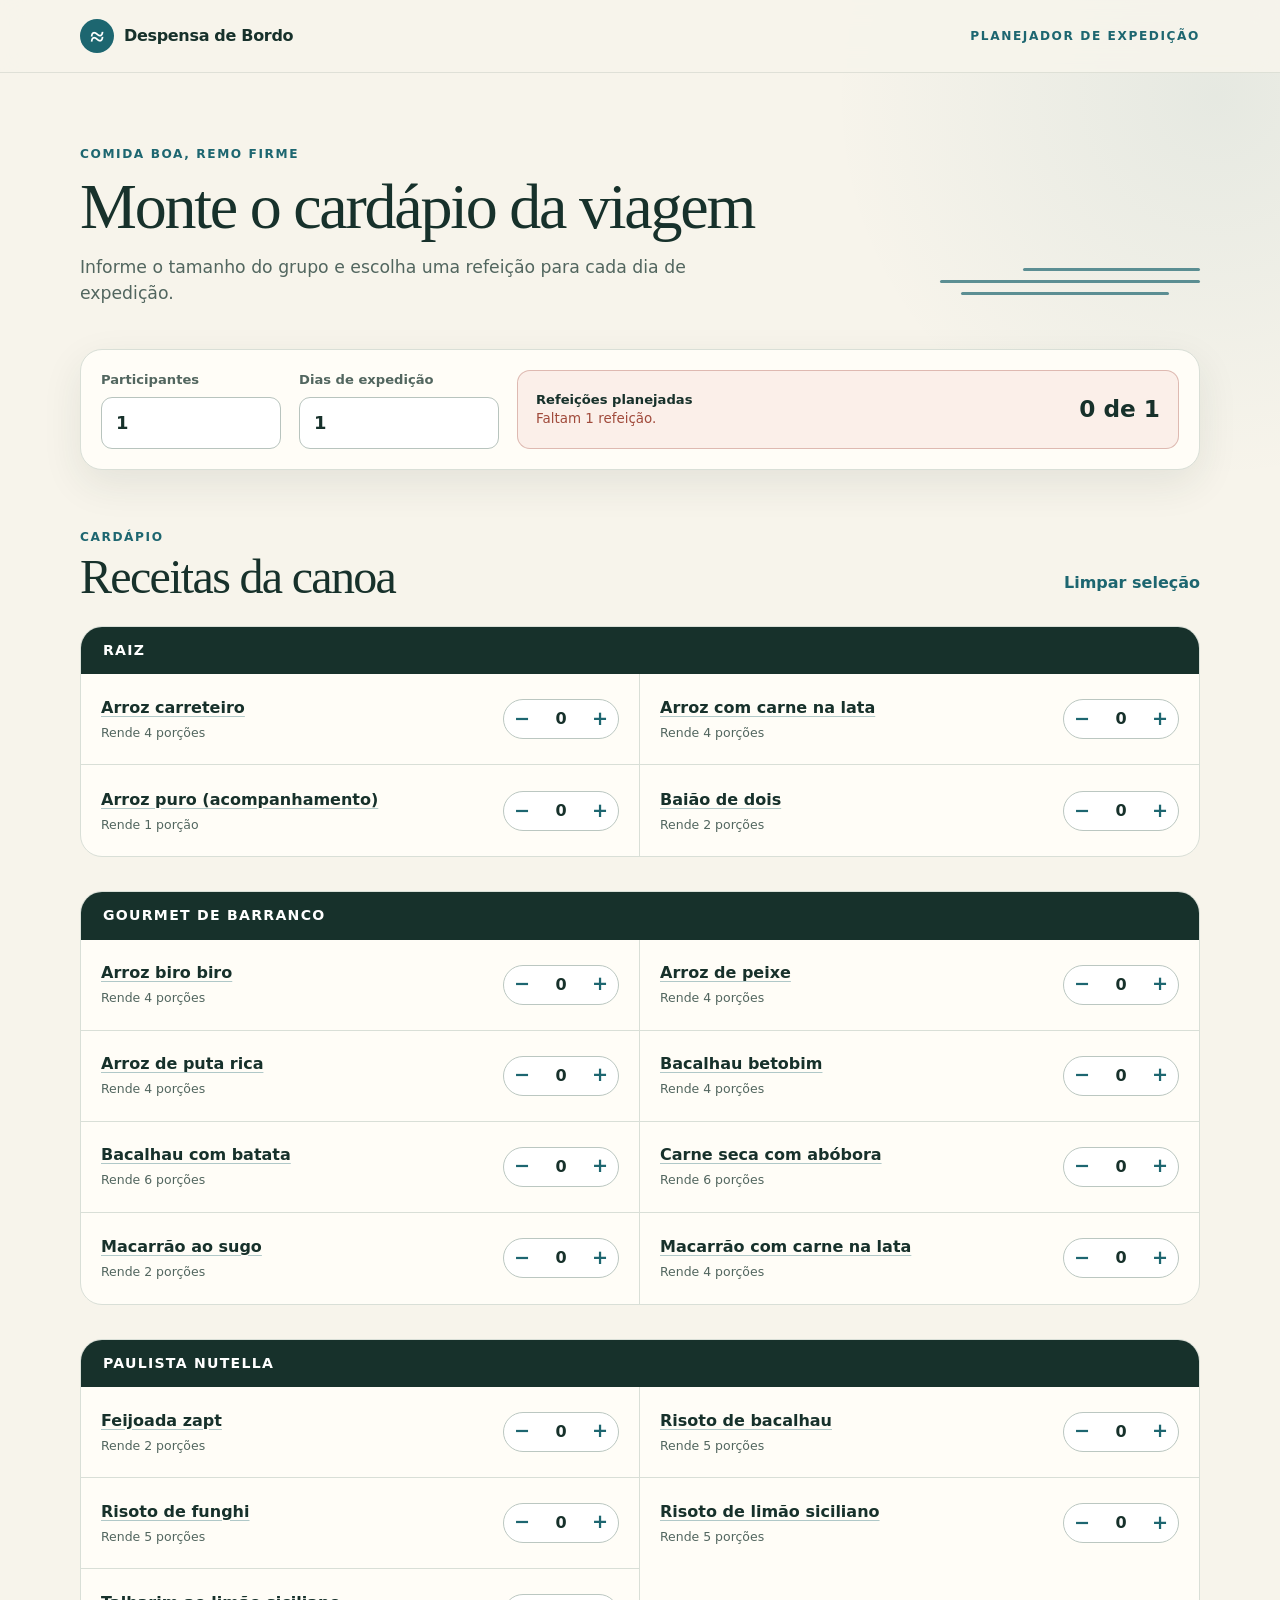
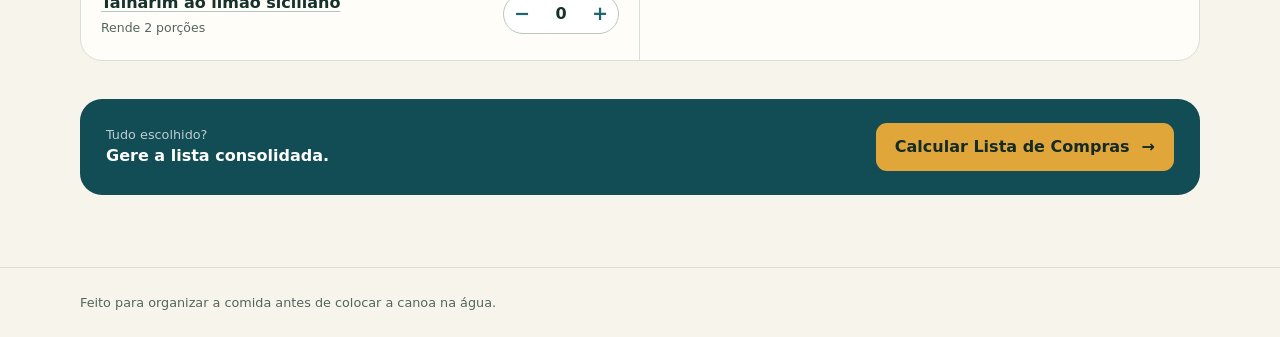
==== cardapio.html @ 202f1f5e "reorganizacao geral" ====
<!doctype html>
<html lang="pt-BR">
  <head>
    <meta charset="utf-8">
    <meta name="viewport" content="width=device-width, initial-scale=1">
    <meta name="description" content="Planejador de refeições e lista de compras para expedições de canoagem.">
    <title>Despensa de Bordo</title>
    <link rel="stylesheet" href="css/cardapio.css">
    <script src="js/cardapio.js" defer></script>
  </head>
  <body data-page="planner">
    <header class="site-header">
      <div class="shell header-inner">
        <a class="brand" href="cardapio.html" aria-label="Despensa de Bordo — início">
          <span class="brand-mark" aria-hidden="true">≈</span>
          <span>Despensa de Bordo</span>
        </a>
        <p class="eyebrow">Planejador de expedição</p>
      </div>
    </header>

    <main class="shell page-main">
      <section class="hero" aria-labelledby="page-title">
        <div>
          <p class="kicker">Comida boa, remo firme</p>
          <h1 id="page-title">Monte o cardápio da viagem</h1>
          <p class="hero-copy">Informe o tamanho do grupo e escolha uma refeição para cada dia de expedição.</p>
        </div>
        <div class="river-lines" aria-hidden="true"><span></span><span></span><span></span></div>
      </section>

      <section class="planner-panel" aria-label="Dados da expedição">
        <div class="field">
          <label for="participants">Participantes</label>
          <input id="participants" name="participants" type="number" min="1" step="1" inputmode="numeric" value="1">
        </div>
        <div class="field">
          <label for="days">Dias de expedição</label>
          <input id="days" name="days" type="number" min="1" step="1" inputmode="numeric" value="1">
        </div>
        <div id="meal-status" class="meal-status" role="status" aria-live="polite">
          <span class="status-label">Refeições planejadas</span>
          <strong><span id="planned-count">0</span> de <span id="days-count">1</span></strong>
          <span id="status-message" class="status-message">Escolha as refeições.</span>
        </div>
      </section>

      <section class="recipes-section" aria-labelledby="recipes-title">
        <div class="section-heading">
          <div>
            <p class="kicker">Cardápio</p>
            <h2 id="recipes-title">Receitas da canoa</h2>
          </div>
          <button id="clear-plan" class="text-button" type="button">Limpar seleção</button>
        </div>
        <div id="recipes-list" class="recipes-list" aria-live="polite">
          <p class="loading">Carregando receitas…</p>
        </div>
      </section>

      <div class="action-bar">
        <div>
          <span class="action-caption">Tudo escolhido?</span>
          <strong>Gere a lista consolidada.</strong>
        </div>
        <button id="calculate" class="button button-primary" type="button">Calcular Lista de Compras <span aria-hidden="true">→</span></button>
      </div>
    </main>

    <footer class="site-footer"><div class="shell">Feito para organizar a comida antes de colocar a canoa na água.</div></footer>
  </body>
</html>
---- css/cardapio.css ----
:root {
  --ink: #17312b;
  --ink-soft: #52665f;
  --paper: #f7f4eb;
  --surface: #fffdf7;
  --surface-strong: #ffffff;
  --line: #d9dfd7;
  --river: #1d6670;
  --river-dark: #124c55;
  --moss: #607344;
  --sand: #e8ddc3;
  --sun: #e0a63a;
  --danger: #a04a3b;
  --success: #337348;
  --shadow: 0 14px 40px rgba(30, 55, 47, 0.09);
  --radius-lg: 22px;
  --radius-md: 14px;
  --shell: 1120px;
}

* { box-sizing: border-box; }

html { color-scheme: light; scroll-behavior: smooth; }

body {
  margin: 0;
  color: var(--ink);
  background:
    radial-gradient(circle at 95% 5%, rgba(29, 102, 112, 0.08), transparent 24rem),
    var(--paper);
  font-family: Inter, ui-sans-serif, system-ui, -apple-system, BlinkMacSystemFont, "Segoe UI", sans-serif;
  line-height: 1.5;
}

button, input { font: inherit; }
button, a { -webkit-tap-highlight-color: transparent; }
a { color: inherit; }

.shell { width: min(calc(100% - 40px), var(--shell)); margin-inline: auto; }

.site-header {
  border-bottom: 1px solid rgba(23, 49, 43, 0.1);
  background: rgba(247, 244, 235, 0.9);
  backdrop-filter: blur(12px);
}

.header-inner {
  min-height: 72px;
  display: flex;
  align-items: center;
  justify-content: space-between;
  gap: 24px;
}

.brand {
  display: inline-flex;
  align-items: center;
  gap: 10px;
  color: var(--ink);
  text-decoration: none;
  font-weight: 800;
  letter-spacing: -0.02em;
}

.brand-mark {
  width: 34px;
  height: 34px;
  display: grid;
  place-items: center;
  border-radius: 50%;
  color: white;
  background: var(--river);
  font-family: Georgia, serif;
  font-size: 25px;
  line-height: 1;
}

.eyebrow, .kicker {
  margin: 0;
  color: var(--river);
  font-size: 0.76rem;
  font-weight: 800;
  letter-spacing: 0.13em;
  text-transform: uppercase;
}

.page-main { padding-block: 54px 72px; }

.hero {
  display: grid;
  grid-template-columns: minmax(0, 1fr) 260px;
  align-items: end;
  gap: 40px;
  padding: 18px 0 42px;
}

h1, h2, h3, p { overflow-wrap: anywhere; }

h1, h2, h3 {
  margin-top: 0;
  letter-spacing: -0.035em;
  line-height: 1.08;
}

.hero h1, .shopping-heading h1, .recipe-detail-header h1 {
  margin: 9px 0 14px;
  max-width: 820px;
  font-family: Georgia, "Times New Roman", serif;
  font-size: clamp(2.4rem, 5vw, 4.8rem);
  font-weight: 500;
}

.hero-copy {
  max-width: 650px;
  margin: 0;
  color: var(--ink-soft);
  font-size: 1.08rem;
}

.river-lines { display: grid; gap: 9px; padding-bottom: 12px; }
.river-lines span { height: 3px; border-radius: 3px; background: var(--river); opacity: 0.7; }
.river-lines span:nth-child(1) { width: 68%; margin-left: auto; }
.river-lines span:nth-child(2) { width: 100%; }
.river-lines span:nth-child(3) { width: 80%; margin-left: 8%; }

.planner-panel {
  display: grid;
  grid-template-columns: 180px 200px minmax(280px, 1fr);
  gap: 18px;
  align-items: stretch;
  padding: 20px;
  border: 1px solid var(--line);
  border-radius: var(--radius-lg);
  background: var(--surface);
  box-shadow: var(--shadow);
}

.field { display: grid; gap: 7px; }
.field label { color: var(--ink-soft); font-size: 0.82rem; font-weight: 750; }
.field input {
  width: 100%;
  min-height: 52px;
  padding: 10px 14px;
  border: 1px solid #b8c4be;
  border-radius: 11px;
  color: var(--ink);
  background: var(--surface-strong);
  font-size: 1.12rem;
  font-weight: 750;
  outline: none;
}
.field input:focus { border-color: var(--river); box-shadow: 0 0 0 3px rgba(29, 102, 112, 0.15); }

.meal-status {
  min-height: 79px;
  display: grid;
  grid-template-columns: 1fr auto;
  align-content: center;
  column-gap: 20px;
  padding: 13px 18px;
  border: 1px solid transparent;
  border-radius: 13px;
  background: #f1eee4;
}
.meal-status strong { grid-row: span 2; align-self: center; font-size: 1.45rem; }
.status-label { font-size: 0.82rem; font-weight: 800; }
.status-message { color: var(--ink-soft); font-size: 0.84rem; }
.meal-status.is-warning { border-color: rgba(160, 74, 59, 0.32); background: #fbefe9; }
.meal-status.is-warning .status-message { color: var(--danger); }
.meal-status.is-complete { border-color: rgba(51, 115, 72, 0.33); background: #eaf4e9; }
.meal-status.is-complete .status-message { color: var(--success); font-weight: 750; }

.recipes-section { padding-top: 58px; }
.section-heading { display: flex; align-items: end; justify-content: space-between; gap: 24px; margin-bottom: 23px; }
.section-heading h2 { margin: 5px 0 0; font-family: Georgia, serif; font-size: clamp(2rem, 4vw, 3rem); font-weight: 500; }
.text-button { padding: 8px 0; border: 0; color: var(--river); background: none; cursor: pointer; font-weight: 750; }
.text-button:hover { color: var(--river-dark); text-decoration: underline; }

.recipes-list { display: grid; gap: 34px; }
.recipe-group { overflow: hidden; border: 1px solid var(--line); border-radius: var(--radius-lg); background: var(--surface); }
.recipe-category {
  margin: 0;
  padding: 16px 22px;
  color: var(--surface-strong);
  background: var(--ink);
  font-size: 0.88rem;
  letter-spacing: 0.09em;
  text-transform: uppercase;
}
.recipe-grid { display: grid; grid-template-columns: repeat(2, minmax(0, 1fr)); }
.recipe-row {
  min-height: 91px;
  display: flex;
  align-items: center;
  justify-content: space-between;
  gap: 18px;
  padding: 17px 20px;
  border-bottom: 1px solid var(--line);
}
.recipe-row:nth-child(odd) { border-right: 1px solid var(--line); }
.recipe-row:nth-last-child(-n + 2) { border-bottom: 0; }
.recipe-row:last-child:nth-child(odd) { border-bottom: 0; }
.recipe-identity { min-width: 0; display: grid; gap: 4px; }
.recipe-link { width: fit-content; color: var(--ink); font-weight: 800; text-decoration-color: rgba(29, 102, 112, 0.35); text-underline-offset: 3px; }
.recipe-link:hover { color: var(--river); text-decoration-color: currentColor; }
.recipe-yield { color: var(--ink-soft); font-size: 0.78rem; }

.counter { flex: 0 0 auto; display: grid; grid-template-columns: 36px 42px 36px; align-items: center; border: 1px solid #bbc7c1; border-radius: 999px; overflow: hidden; background: white; }
.counter-button { width: 36px; height: 38px; border: 0; color: var(--river); background: transparent; cursor: pointer; font-size: 1.2rem; font-weight: 800; }
.counter-button:hover { background: #e8f0ed; }
.counter-button:focus-visible, .button:focus-visible, .text-button:focus-visible, a:focus-visible { outline: 3px solid rgba(224, 166, 58, 0.65); outline-offset: 2px; }
.counter-value { text-align: center; font-weight: 850; font-variant-numeric: tabular-nums; }

.action-bar {
  display: flex;
  align-items: center;
  justify-content: space-between;
  gap: 30px;
  margin-top: 38px;
  padding: 24px 26px;
  border-radius: var(--radius-lg);
  color: white;
  background: var(--river-dark);
}
.action-bar > div { display: grid; }
.action-caption { color: rgba(255,255,255,0.72); font-size: 0.8rem; }
.button { min-height: 46px; display: inline-flex; align-items: center; justify-content: center; gap: 12px; padding: 11px 18px; border: 1px solid transparent; border-radius: 11px; cursor: pointer; font-weight: 800; text-decoration: none; transition: transform 140ms ease, background 140ms ease; }
.button:hover { transform: translateY(-1px); }
.button-primary { color: #142b27; background: var(--sun); }
.button-primary:hover { background: #edb64d; }
.button-secondary { border-color: #aebdb6; color: var(--ink); background: white; }

.site-footer { padding: 25px 0; border-top: 1px solid var(--line); color: var(--ink-soft); font-size: 0.8rem; }
.loading { margin: 0; padding: 28px; color: var(--ink-soft); border: 1px dashed #b9c4be; border-radius: var(--radius-md); text-align: center; }
.error-box, .empty-state { padding: 30px; border: 1px solid rgba(160, 74, 59, 0.28); border-radius: var(--radius-md); background: #fbefe9; }
.error-box p, .empty-state p { margin-bottom: 0; color: var(--ink-soft); }

.back-link { display: inline-block; margin-bottom: 30px; color: var(--river); font-weight: 750; text-decoration: none; }
.back-link:hover { text-decoration: underline; }
.recipe-detail { max-width: 1000px; margin-inline: auto; }
.recipe-detail-header { padding: 35px 0 42px; border-bottom: 1px solid var(--line); }
.recipe-detail-header h1 { font-size: clamp(2.7rem, 6vw, 5.2rem); }
.recipe-badge { width: fit-content; margin: 0; padding: 6px 11px; border-radius: 999px; color: var(--river-dark); background: #dcebe7; font-size: 0.76rem; font-weight: 800; letter-spacing: 0.08em; text-transform: uppercase; }
.recipe-serving { margin: 0; color: var(--ink-soft); font-weight: 700; }
.recipe-detail-grid { display: grid; grid-template-columns: minmax(300px, 0.85fr) minmax(360px, 1.15fr); gap: 26px; padding-top: 34px; }
.recipe-card { padding: 28px; border: 1px solid var(--line); border-radius: var(--radius-lg); background: var(--surface); }
.recipe-card h2 { margin-bottom: 22px; font-family: Georgia, serif; font-size: 1.8rem; font-weight: 500; }
.ingredient-list { margin: 0; padding: 0; list-style: none; }
.ingredient-list li { display: flex; justify-content: space-between; gap: 16px; padding: 11px 0; border-bottom: 1px solid var(--line); }
.ingredient-list li:last-child { border-bottom: 0; }
.ingredient-name { font-weight: 700; }
.ingredient-measure { flex: 0 0 auto; color: var(--ink-soft); font-variant-numeric: tabular-nums; }
.preparation-card { background: #e9f0e7; }
.preparation-text { margin: 0; color: #30473f; font-size: 1.04rem; line-height: 1.85; }

.shopping-toolbar { display: flex; align-items: center; justify-content: space-between; gap: 24px; margin-bottom: 42px; }
.shopping-toolbar .back-link { margin: 0; }
.toolbar-actions { display: flex; gap: 10px; }
.shopping-heading { padding-bottom: 32px; border-bottom: 2px solid var(--ink); }
.shopping-heading h1 { margin-bottom: 10px; }
.trip-summary { color: var(--ink-soft); font-size: 1rem; font-weight: 700; }
.shopping-list { display: grid; gap: 34px; padding-top: 34px; }
.shopping-category { break-inside: avoid; }
.shopping-category h2 { margin: 0 0 10px; color: var(--river-dark); font-size: 0.88rem; letter-spacing: 0.1em; text-transform: uppercase; }
.shopping-table { width: 100%; border-collapse: collapse; border-top: 1px solid var(--line); }
.shopping-table th { padding: 10px 12px; color: var(--ink-soft); background: #eceae1; font-size: 0.73rem; letter-spacing: 0.05em; text-align: left; text-transform: uppercase; }
.shopping-table td { padding: 14px 12px; border-bottom: 1px solid var(--line); background: var(--surface); }
.shopping-table th:nth-child(2), .shopping-table td:nth-child(2) { width: 145px; text-align: right; }
.shopping-table th:nth-child(3), .shopping-table td:nth-child(3) { width: 220px; }
.item-name { font-weight: 750; }
.item-quantity { font-weight: 850; font-variant-numeric: tabular-nums; }
.item-unit { color: var(--ink-soft); }
.print-footer { display: none; }

@media (max-width: 820px) {
  .hero { grid-template-columns: 1fr; }
  .river-lines { display: none; }
  .planner-panel { grid-template-columns: repeat(2, minmax(0, 1fr)); }
  .meal-status { grid-column: 1 / -1; }
  .recipe-grid { grid-template-columns: 1fr; }
  .recipe-row, .recipe-row:nth-child(odd), .recipe-row:nth-last-child(-n + 2) { border-right: 0; border-bottom: 1px solid var(--line); }
  .recipe-row:last-child { border-bottom: 0; }
  .recipe-detail-grid { grid-template-columns: 1fr; }
}

@media (max-width: 560px) {
  .shell { width: min(calc(100% - 24px), var(--shell)); }
  .header-inner { min-height: 62px; }
  .header-inner .eyebrow { display: none; }
  .page-main { padding-block: 34px 48px; }
  .hero { padding-bottom: 30px; }
  .planner-panel { grid-template-columns: 1fr; padding: 15px; }
  .meal-status { grid-column: auto; }
  .section-heading { align-items: center; }
  .recipe-row { padding: 15px 14px; }
  .action-bar, .shopping-toolbar { align-items: stretch; flex-direction: column; }
  .button { width: 100%; }
  .toolbar-actions { display: grid; grid-template-columns: 1fr 1fr; }
  .shopping-table th:nth-child(2), .shopping-table td:nth-child(2) { width: 90px; }
  .shopping-table th:nth-child(3), .shopping-table td:nth-child(3) { width: 130px; }
  .shopping-table th, .shopping-table td { padding-inline: 8px; }
}

@media print {
  @page { margin: 13mm; }
  :root { --paper: #fff; --surface: #fff; --line: #c9c9c9; }
  body { background: #fff; color: #111; font-size: 10pt; }
  .no-print { display: none !important; }
  .shell { width: 100%; }
  .page-main { padding: 0; }
  .shopping-heading { padding-bottom: 14px; }
  .shopping-heading h1 { font-size: 27pt; }
  .shopping-list { gap: 17px; padding-top: 18px; }
  .shopping-category h2 { color: #111; }
  .shopping-table th { color: #333; background: #eee; }
  .shopping-table td { padding-block: 7px; }
  .print-footer { display: block; margin-top: 22px; padding-top: 8px; border-top: 1px solid #bbb; color: #666; font-size: 8pt; }
}
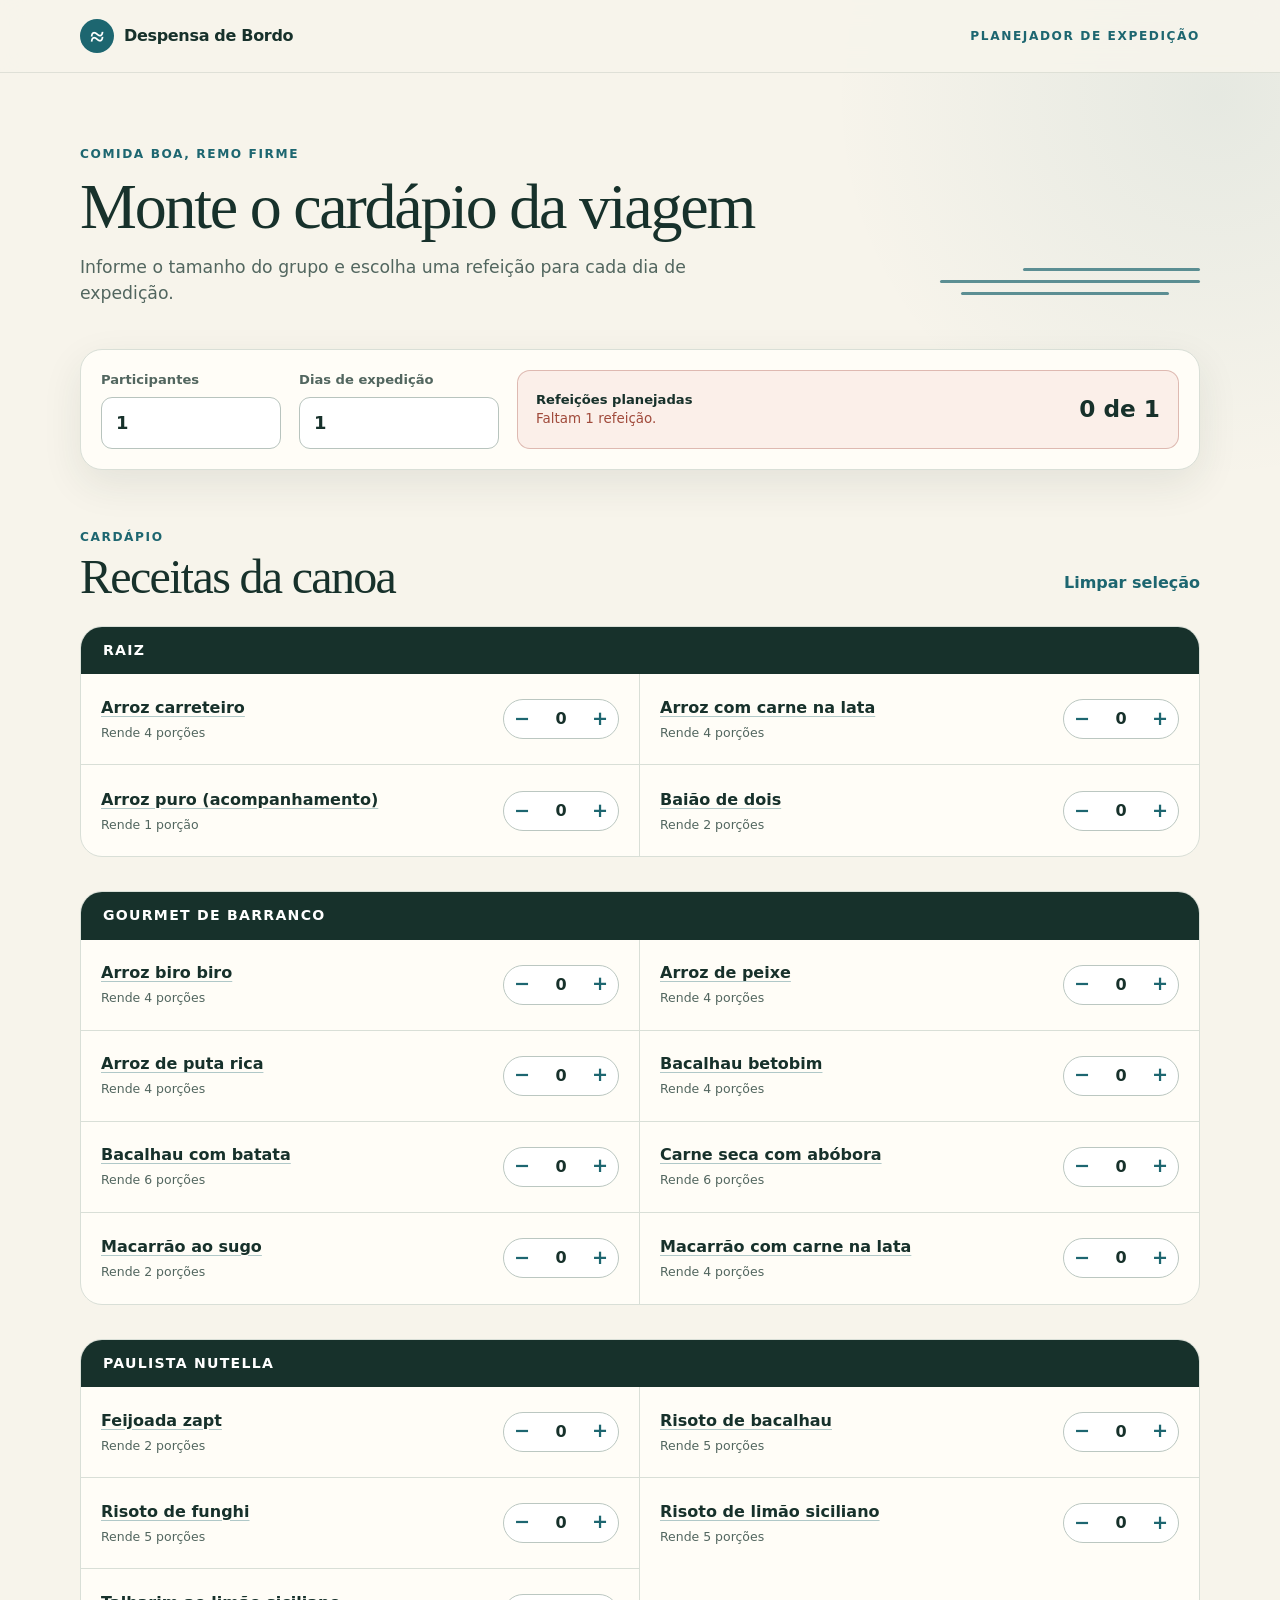
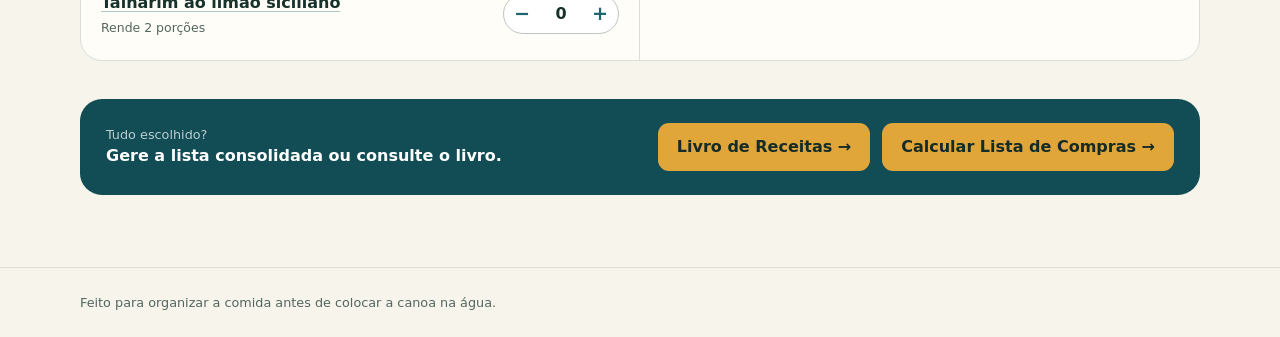
==== commit e082109e: "impressão de livro de receita" ====
--- a/cardapio.html
+++ b/cardapio.html
@@ -59,12 +59,21 @@
       </section>
 
       <div class="action-bar">
-        <div>
-          <span class="action-caption">Tudo escolhido?</span>
-          <strong>Gere a lista consolidada.</strong>
-        </div>
-        <button id="calculate" class="button button-primary" type="button">Calcular Lista de Compras <span aria-hidden="true">→</span></button>
+      <div>
+        <span class="action-caption">Tudo escolhido?</span>
+        <strong>Gere a lista consolidada ou consulte o livro.</strong>
       </div>
+
+      <div class="action-buttons">
+        <button id="recipe-book" class="button button-primary" type="button">
+        Livro de Receitas →
+        </button>
+
+        <button id="calculate" class="button button-primary" type="button">
+          Calcular Lista de Compras  →
+        </button>
+      </div>
+    </div>
     </main>
 
     <footer class="site-footer"><div class="shell">Feito para organizar a comida antes de colocar a canoa na água.</div></footer>
--- a/css/cardapio.css
+++ b/css/cardapio.css
@@ -222,9 +222,14 @@
   color: white;
   background: var(--river-dark);
 }
-.action-bar > div { display: grid; }
+.action-bar > div:first-child { display: grid; }
 .action-caption { color: rgba(255,255,255,0.72); font-size: 0.8rem; }
-.button { min-height: 46px; display: inline-flex; align-items: center; justify-content: center; gap: 12px; padding: 11px 18px; border: 1px solid transparent; border-radius: 11px; cursor: pointer; font-weight: 800; text-decoration: none; transition: transform 140ms ease, background 140ms ease; }
+.action-buttons {
+  display: flex;
+  gap: 12px;
+  flex-wrap: nowrap;
+}
+.button { min-height: 46px; display: inline-flex; align-items: center; justify-content: center; gap: 12px; padding: 11px 18px; border: 1px solid transparent; border-radius: 11px; cursor: pointer; font-weight: 800; text-decoration: none; transition: transform 140ms ease, background 140ms ease; white-space: nowrap; }
 .button:hover { transform: translateY(-1px); }
 .button-primary { color: #142b27; background: var(--sun); }
 .button-primary:hover { background: #edb64d; }
@@ -242,7 +247,7 @@
 .recipe-detail-header h1 { font-size: clamp(2.7rem, 6vw, 5.2rem); }
 .recipe-badge { width: fit-content; margin: 0; padding: 6px 11px; border-radius: 999px; color: var(--river-dark); background: #dcebe7; font-size: 0.76rem; font-weight: 800; letter-spacing: 0.08em; text-transform: uppercase; }
 .recipe-serving { margin: 0; color: var(--ink-soft); font-weight: 700; }
-.recipe-detail-grid { display: grid; grid-template-columns: minmax(300px, 0.85fr) minmax(360px, 1.15fr); gap: 26px; padding-top: 34px; }
+.recipe-detail-grid { display: block; grid-template-columns: minmax(300px, 0.85fr) minmax(360px, 1.15fr); gap: 26px; padding-top: 34px; }
 .recipe-card { padding: 28px; border: 1px solid var(--line); border-radius: var(--radius-lg); background: var(--surface); }
 .recipe-card h2 { margin-bottom: 22px; font-family: Georgia, serif; font-size: 1.8rem; font-weight: 500; }
 .ingredient-list { margin: 0; padding: 0; list-style: none; }
@@ -271,6 +276,42 @@
 .item-quantity { font-weight: 850; font-variant-numeric: tabular-nums; }
 .item-unit { color: var(--ink-soft); }
 .print-footer { display: none; }
+.page-actions {
+  display: flex;
+  justify-content: space-between;
+  align-items: center;
+  margin-bottom: 24px;
+  gap: 16px;
+  flex-wrap: wrap;
+} 
+
+/* =========================
+   Teste de impressão
+   ========================= */
+.print-debug .recipe-detail-grid {
+  display: block !important;
+}
+
+.print-debug * {
+  break-inside: auto !important;
+  page-break-inside: auto !important;
+}
+
+/* =========================
+   Livro de receitas
+   ========================= */
+
+#recipe-book {
+  display: flex;
+  flex-direction: column;
+  gap: 48px;
+}
+
+#recipe-book .recipe-detail {
+  padding-bottom: 48px;
+  border-bottom: 2px solid var(--line);
+}
+
 
 @media (max-width: 820px) {
   .hero { grid-template-columns: 1fr; }
@@ -306,6 +347,7 @@
   :root { --paper: #fff; --surface: #fff; --line: #c9c9c9; }
   body { background: #fff; color: #111; font-size: 10pt; }
   .no-print { display: none !important; }
+  .page-actions { display: none !important; }
   .shell { width: 100%; }
   .page-main { padding: 0; }
   .shopping-heading { padding-bottom: 14px; }
@@ -315,4 +357,5 @@
   .shopping-table th { color: #333; background: #eee; }
   .shopping-table td { padding-block: 7px; }
   .print-footer { display: block; margin-top: 22px; padding-top: 8px; border-top: 1px solid #bbb; color: #666; font-size: 8pt; }
-}
+  .recipe-card { margin-bottom: 5mm; }
+}
